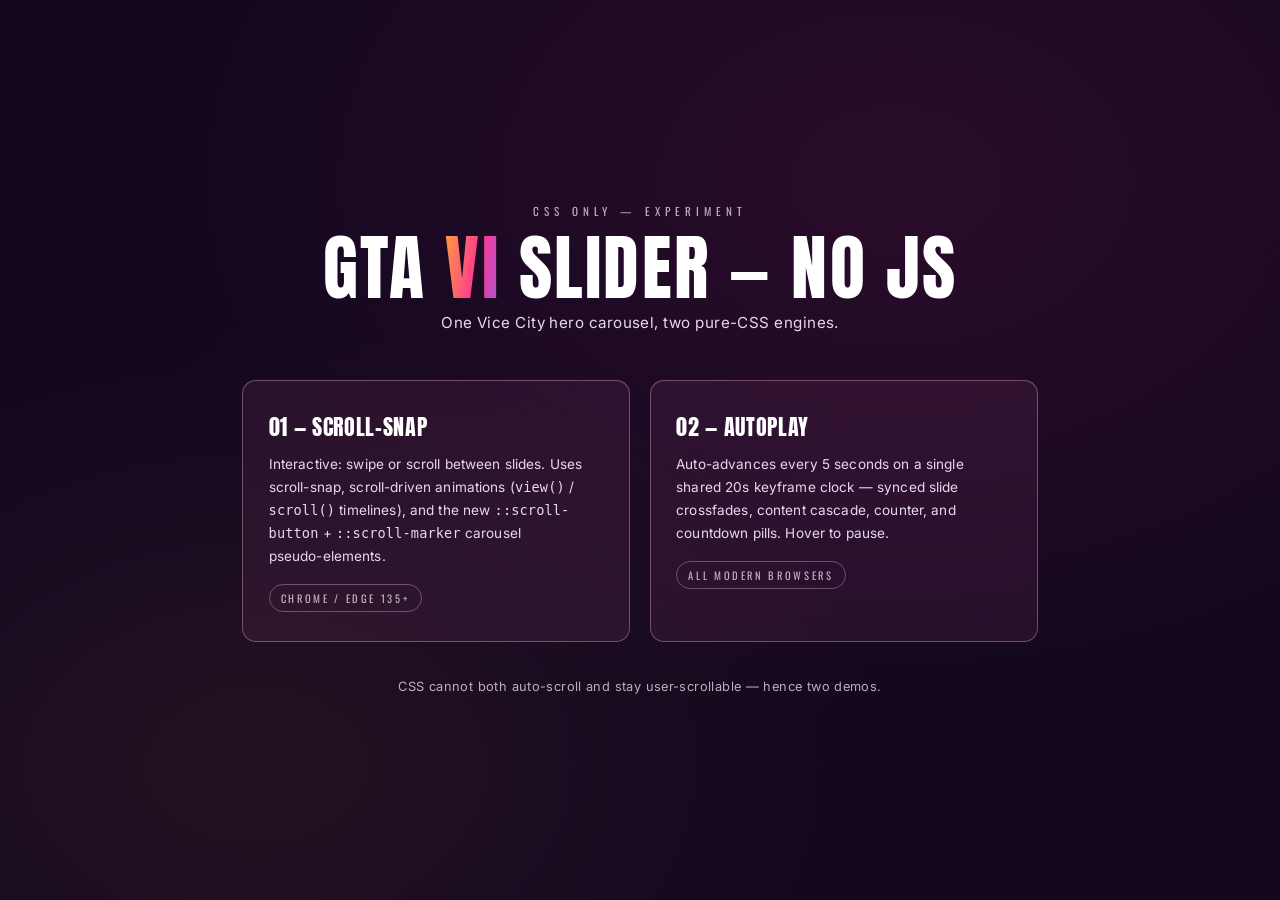
==== index.html @ ba2a53c5 "Add no-JS HTML/CSS carousels Scroll-snap and autoplay carousel demos with shared styles and image as" ====
<!DOCTYPE html>
<html lang="en">
<head>
  <meta charset="UTF-8" />
  <meta name="viewport" content="width=device-width, initial-scale=1.0" />
  <title>CSS-Only Hero Carousel</title>
  <link rel="preconnect" href="https://fonts.googleapis.com" />
  <link rel="preconnect" href="https://fonts.gstatic.com" crossorigin />
  <link href="https://fonts.googleapis.com/css2?family=Anton&family=Inter:wght@400&family=Oswald:wght@400;500&display=swap" rel="stylesheet" />
  <link rel="stylesheet" href="shared.css" />
  <style>
    body {
      display: grid;
      place-items: center;
      overflow: auto;
      background:
        radial-gradient(60vw 60vh at 70% 20%, rgba(255, 59, 142, 0.1), transparent),
        radial-gradient(50vw 50vh at 20% 85%, rgba(255, 164, 59, 0.07), transparent),
        var(--bg-dark);
    }

    .home {
      max-width: 860px;
      padding: 4rem 2rem;
      text-align: center;
    }

    .home-label {
      font-size: 0.7rem;
      letter-spacing: 0.45em;
      text-transform: uppercase;
      color: var(--text-dim);
    }

    .home h1 {
      font-family: var(--font-display);
      font-weight: 400;
      font-size: clamp(2.4rem, 6vw, 4.5rem);
      line-height: 1.02;
      letter-spacing: 0.03em;
      text-transform: uppercase;
      text-wrap: balance;
      margin: 0.8rem 0 0.4rem;
    }

    .home h1 em {
      font-style: normal;
      color: var(--accent);
      background: var(--vice-gradient);
      -webkit-background-clip: text;
      background-clip: text;
      -webkit-text-fill-color: transparent;
    }

    .home-sub {
      font-family: var(--font-body);
      font-weight: 400;
      color: var(--text-soft);
      font-size: 0.95rem;
      line-height: 1.6;
      letter-spacing: 0.03em;
      margin-bottom: 2.8rem;
    }

    .cards {
      display: grid;
      grid-template-columns: repeat(auto-fit, minmax(280px, 1fr));
      gap: 1.2rem;
      text-align: left;
    }

    .card {
      display: block;
      padding: 1.8rem 1.6rem;
      border: 1px solid var(--line);
      border-radius: var(--radius-card);
      background: var(--glass);
      text-decoration: none;
      color: #fff;
      transition: background 0.3s, border-color 0.3s, translate 0.3s;
    }

    .card:hover {
      background: rgba(255, 255, 255, 0.1);
      border-color: rgba(255, 255, 255, 0.5);
      translate: 0 -3px;
    }

    .card h2 {
      font-family: var(--font-display);
      font-weight: 400;
      font-size: 1.4rem;
      text-transform: uppercase;
      letter-spacing: 0.03em;
      margin-bottom: 0.6rem;
    }

    .card p {
      font-family: var(--font-body);
      font-size: 0.85rem;
      font-weight: 400;
      line-height: 1.7;
      color: var(--text-soft);
      letter-spacing: 0.01em;
      text-wrap: pretty;
    }

    .card .tag {
      display: inline-block;
      margin-top: 1rem;
      font-size: 0.66rem;
      letter-spacing: 0.25em;
      text-transform: uppercase;
      color: var(--text-dim);
      border: 1px solid var(--line);
      border-radius: var(--radius-pill);
      padding: 0.3rem 0.7rem;
    }

    .note {
      margin-top: 2.2rem;
      font-family: var(--font-body);
      font-size: 0.8rem;
      font-weight: 400;
      line-height: 1.6;
      letter-spacing: 0.03em;
      color: var(--text-dim);
    }
  </style>
</head>
<body>
  <main class="home">
    <p class="home-label">CSS Only — experiment</p>
    <h1>GTA <em>VI</em> Slider — No JS</h1>
    <p class="home-sub">One Vice City hero carousel, two pure-CSS engines.</p>

    <div class="cards">
      <a class="card" href="scroll-carousel.html">
        <h2>01 — Scroll-Snap</h2>
        <p>Interactive: swipe or scroll between slides. Uses scroll-snap, scroll-driven animations (<code>view()</code> / <code>scroll()</code> timelines), and the new <code>::scroll-button</code> + <code>::scroll-marker</code> carousel pseudo-elements.</p>
        <span class="tag">Chrome / Edge 135+</span>
      </a>
      <a class="card" href="autoplay-carousel.html">
        <h2>02 — Autoplay</h2>
        <p>Auto-advances every 5 seconds on a single shared 20s keyframe clock — synced slide crossfades, content cascade, counter, and countdown pills. Hover to pause.</p>
        <span class="tag">All modern browsers</span>
      </a>
    </div>

    <p class="note">CSS cannot both auto-scroll and stay user-scrollable — hence two demos.</p>
  </main>
</body>
</html>
---- shared.css ----
/* ========================================================
   shared.css — design tokens + everything both demos share
   ======================================================== */

:root {
  /* GTA VI / Vice City palette */
  --accent: #ff3b8e;
  --accent-2: #ffa43b;
  --accent-3: #8b5cf6;
  --vice-gradient: linear-gradient(100deg, var(--accent-2) 0%, var(--accent) 55%, var(--accent-3) 110%);
  --bg-dark: #12071f;
  --text-soft: #e6d9ef;
  --text-dim: rgba(255, 235, 250, 0.72);
  --line: rgba(255, 210, 235, 0.32);
  --glass: rgba(255, 120, 190, 0.08);
  --slide-duration: 5s;

  --radius-card: 14px;
  --radius-pill: 999px;

  --font-display: "Anton", "Arial Narrow", sans-serif;
  --font-ui: "Oswald", "Segoe UI", sans-serif;
  --font-body: "Inter", "Segoe UI", Arial, sans-serif;
}

* {
  margin: 0;
  padding: 0;
  box-sizing: border-box;
}

html,
body {
  height: 100%;
}

body {
  font-family: var(--font-ui);
  background: var(--bg-dark);
  color: #fff;
  overflow: hidden;
}

::selection {
  background: var(--accent);
  color: var(--bg-dark);
}

:focus-visible {
  outline: 2px solid var(--accent);
  outline-offset: 3px;
}

/* ---------------- Slide anatomy ---------------- */

.slide {
  position: relative;
  overflow: hidden;
}

/* <picture> with a portrait <source> for mobile art direction */
.slide-bg {
  position: absolute;
  inset: 0;
  display: block;
  filter: brightness(0.9) saturate(1.1) contrast(1.05);
}

.slide-bg img {
  display: block;
  width: 100%;
  height: 100%;
  object-fit: cover;
  object-position: top;
}

.slide-overlay {
  position: absolute;
  inset: 0;
  background:
    linear-gradient(to top, rgba(18, 7, 31, 0.9) 0%, rgba(18, 7, 31, 0.3) 45%, rgba(30, 8, 40, 0.2) 100%),
    linear-gradient(100deg, rgba(18, 7, 31, 0.65) 0%, transparent 55%),
    linear-gradient(200deg, rgba(255, 59, 142, 0.12) 0%, transparent 40%);
}

.slide-content {
  position: absolute;
  left: clamp(1.5rem, 5vw, 4.5rem);
  bottom: clamp(5.5rem, 14vh, 8.5rem);
  z-index: 5;
  max-width: 640px;
  padding-right: 1.5rem;
  /* keeps small type legible where the art behind it runs bright */
  text-shadow: 0 2px 24px rgba(18, 7, 31, 0.55);
}

.slide-label {
  font-size: 0.7rem;
  font-weight: 500;
  letter-spacing: 0.45em;
  text-transform: uppercase;
  color: var(--text-dim);
  margin-bottom: 0.9rem;
}

.slide-title {
  font-family: var(--font-display);
  font-weight: 400;
  font-size: clamp(2.6rem, 6.5vw, 5.2rem);
  line-height: 0.98;
  letter-spacing: 0.035em;
  text-transform: uppercase;
  text-wrap: balance;
}

.slide-name {
  font-family: var(--font-display);
  font-weight: 400;
  font-size: clamp(2.6rem, 6.5vw, 5.2rem);
  line-height: 0.98;
  letter-spacing: 0.035em;
  text-transform: uppercase;
  text-wrap: balance;
  color: var(--accent);
  background: var(--vice-gradient);
  -webkit-background-clip: text;
  background-clip: text;
  -webkit-text-fill-color: transparent;
}

.slide-desc {
  margin-top: 1.1rem;
  font-family: var(--font-body);
  font-size: clamp(0.9rem, 1.2vw, 1rem);
  line-height: 1.7;
  letter-spacing: 0.01em;
  color: var(--text-soft);
  font-weight: 400;
  max-width: 52ch;
  text-wrap: pretty;
}

.slide-btns {
  display: flex;
  flex-wrap: wrap;
  gap: 0.9rem;
  margin-top: 1.6rem;
}

.btn {
  display: inline-block;
  text-decoration: none;
  padding: 0.8rem 1.9rem;
  font-family: var(--font-ui);
  font-size: 0.72rem;
  font-weight: 500;
  letter-spacing: 0.28em;
  text-transform: uppercase;
  border: 1px solid var(--line);
  border-radius: var(--radius-pill);
  background: transparent;
  color: #fff;
  cursor: pointer;
  transition: background 0.35s, color 0.35s, border-color 0.35s;
}

.btn-primary:hover {
  background: var(--vice-gradient);
  color: #12071f;
  border-color: transparent;
  font-weight: 500;
}

.btn-ghost:hover {
  border-color: rgba(255, 255, 255, 0.6);
  color: #fff;
  background: rgba(255, 255, 255, 0.08);
}

/* ---------------- Counter numerals (both demos) ---------------- */

.counter {
  font-variant-numeric: tabular-nums;
}

/* ---------------- Responsive ---------------- */

@media (max-width: 1024px) {
  .slide-content {
    max-width: 540px;
  }
}

@media (max-width: 560px) {
  .slide-content {
    bottom: 6.5rem;
    padding-right: 1rem;
  }

  .btn {
    padding: 0.65rem 1.3rem;
  }
}

@media (max-height: 480px) and (orientation: landscape) {
  .slide-desc {
    display: none;
  }

  .slide-content {
    bottom: 3.5rem;
  }
}

/* ---------------- Reduced motion ---------------- */

@media (prefers-reduced-motion: reduce) {
  /* each demo restores its own safe static state on top of this */
  *,
  *::before,
  *::after,
  *::scroll-marker {
    animation: none !important;
    transition-duration: 0.01ms !important;
  }
}
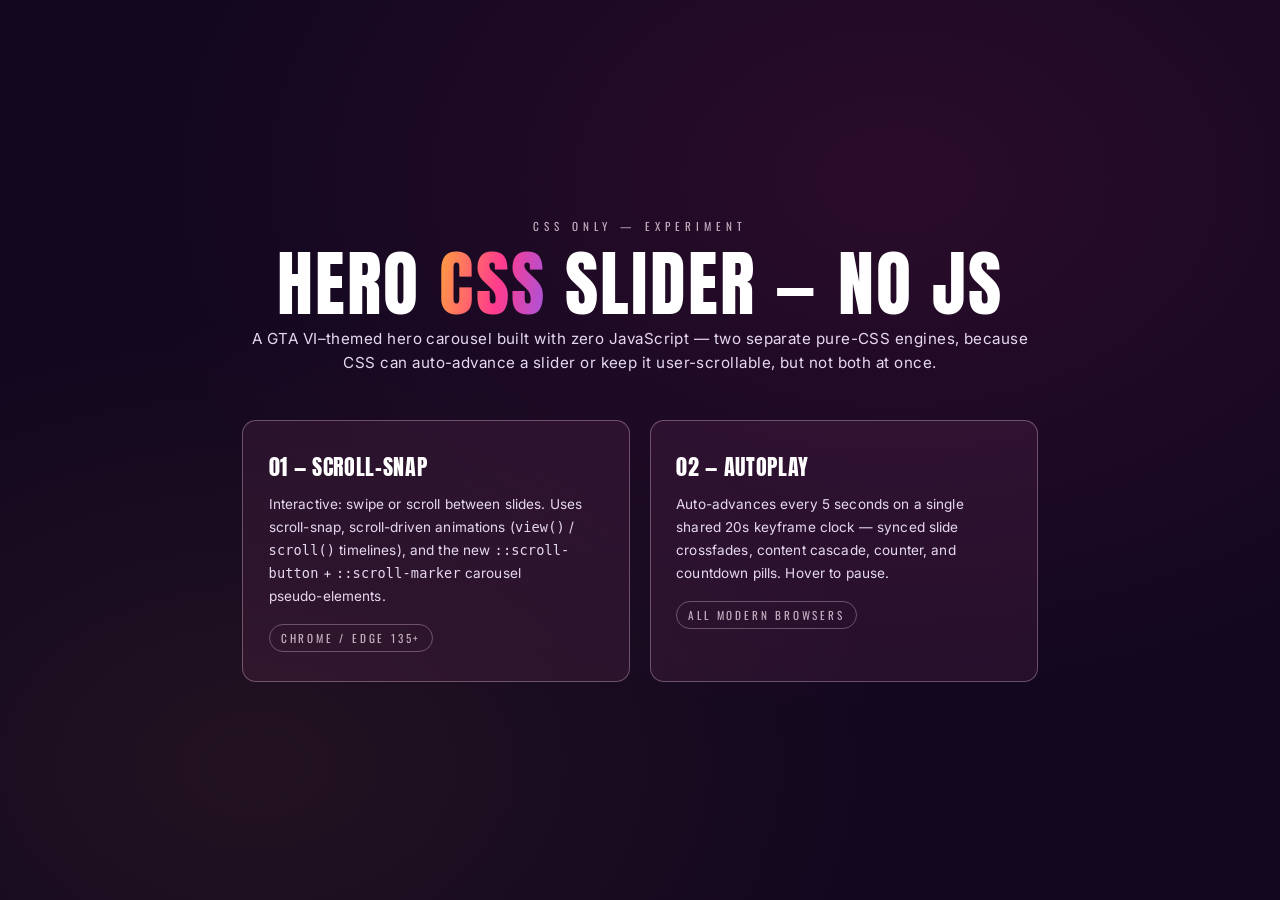
==== commit 1d9e1278: "Fix touch pause toggle, add demo nav and support fallbacks - autoplay: gate every :hover rule behind" ====
--- a/index.html
+++ b/index.html
@@ -12,6 +12,7 @@
     body {
       display: grid;
       place-items: center;
+      height:100dvh;
       overflow: auto;
       background:
         radial-gradient(60vw 60vh at 70% 20%, rgba(255, 59, 142, 0.1), transparent),
@@ -21,7 +22,7 @@
 
     .home {
       max-width: 860px;
-      padding: 4rem 2rem;
+      padding: 2rem;
       text-align: center;
     }
 
@@ -108,7 +109,7 @@
     .card .tag {
       display: inline-block;
       margin-top: 1rem;
-      font-size: 0.66rem;
+      font-size: 0.7rem;
       letter-spacing: 0.25em;
       text-transform: uppercase;
       color: var(--text-dim);
@@ -131,8 +132,8 @@
 <body>
   <main class="home">
     <p class="home-label">CSS Only — experiment</p>
-    <h1>GTA <em>VI</em> Slider — No JS</h1>
-    <p class="home-sub">One Vice City hero carousel, two pure-CSS engines.</p>
+    <h1>Hero <em>CSS</em> Slider — No JS</h1>
+    <p class="home-sub">A GTA VI–themed hero carousel built with zero JavaScript — two separate pure-CSS engines, because CSS can auto-advance a slider or keep it user-scrollable, but not both at once.</p>
 
     <div class="cards">
       <a class="card" href="scroll-carousel.html">
@@ -146,8 +147,6 @@
         <span class="tag">All modern browsers</span>
       </a>
     </div>
-
-    <p class="note">CSS cannot both auto-scroll and stay user-scrollable — hence two demos.</p>
   </main>
 </body>
 </html>
--- a/shared.css
+++ b/shared.css
@@ -51,6 +51,26 @@
   outline-offset: 3px;
 }
 
+/* ---------------- Demo nav (back / switch) ----------------
+   Fixed top-left pills on both demo pages: the way back to the
+   index and the one-click jump to the sibling engine. */
+
+.demo-nav {
+  position: fixed;
+  top: 1.4rem;
+  left: clamp(1.25rem, 3vw, 3rem);
+  z-index: 50;
+  display: flex;
+  flex-wrap: wrap;
+  gap: 0.6rem;
+}
+
+.demo-nav .btn {
+  padding: 0.55rem 1.1rem;
+  background: rgba(18, 7, 31, 0.4);
+  backdrop-filter: blur(8px);
+}
+
 /* ---------------- Slide anatomy ---------------- */
 
 .slide {
@@ -192,6 +212,11 @@
 }
 
 @media (max-width: 560px) {
+  .demo-nav {
+    top: 1rem;
+    left: 1.25rem;
+  }
+
   .slide-content {
     bottom: 6.5rem;
     padding-right: 1rem;
